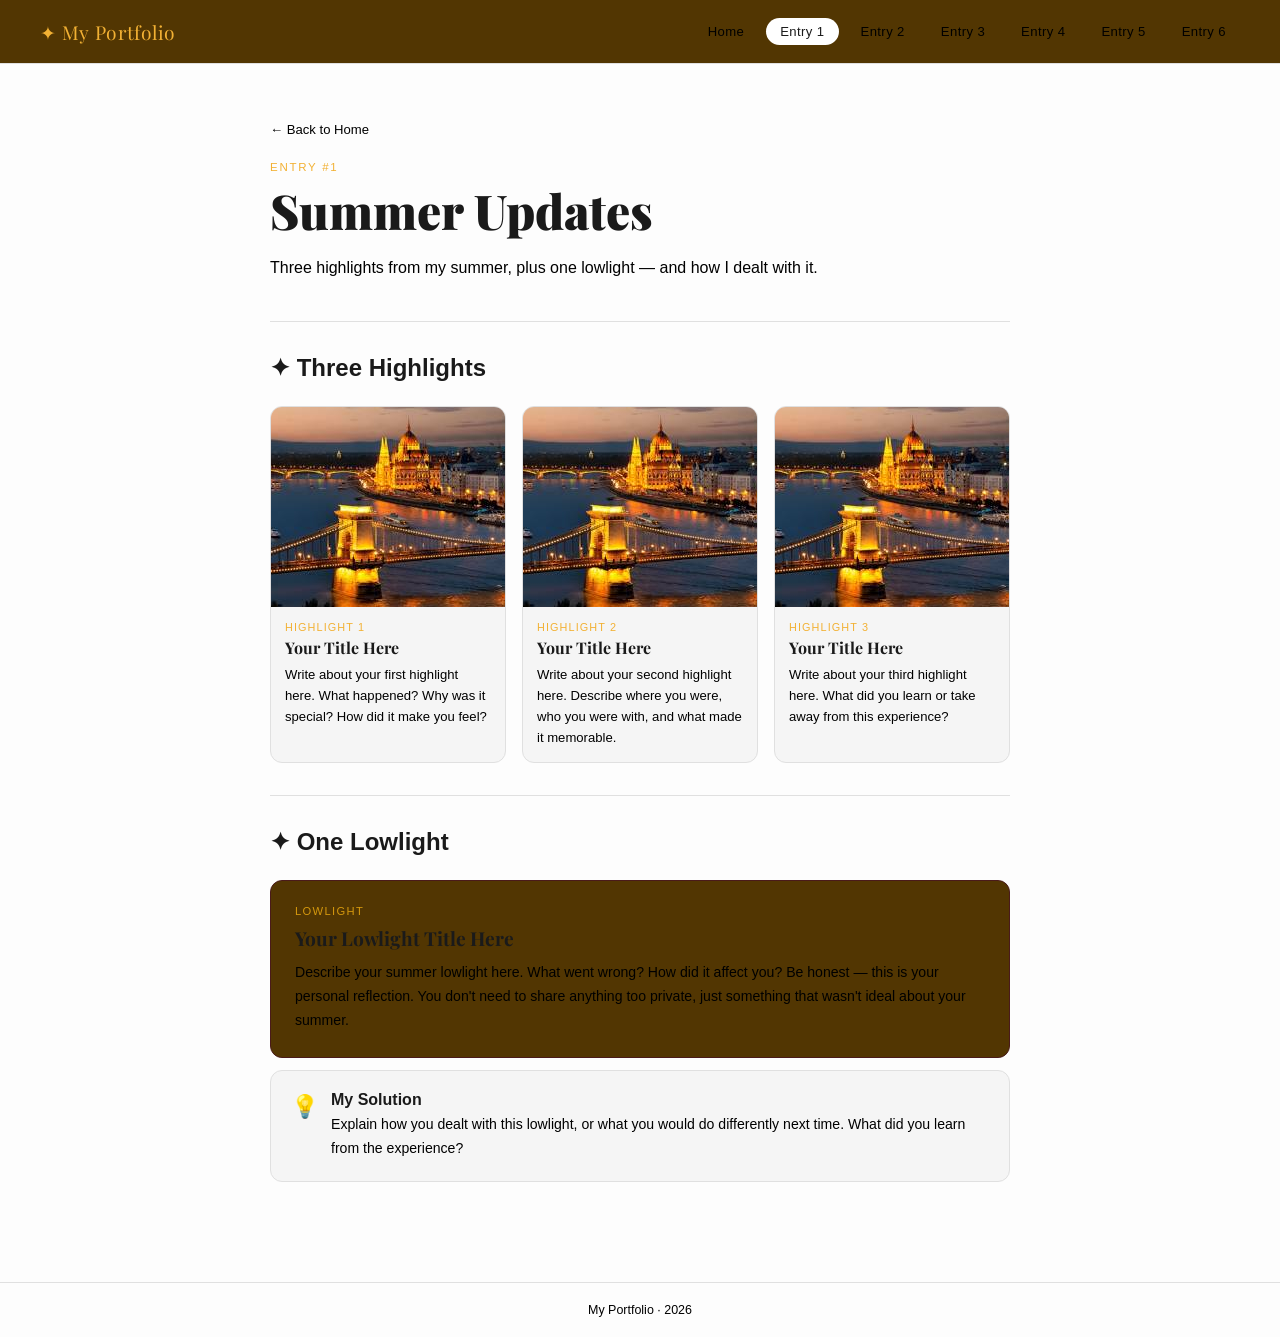
==== Entry-1.html @ 5f40f975 "Add files via upload" ====
<!DOCTYPE html>
<html lang="en">
<head>
  <meta charset="UTF-8" />
  <meta name="viewport" content="width=device-width, initial-scale=1.0"/>
  <title>Entry 1 - Summer Updates</title>
  <link rel="stylesheet" href="style.css">
  <link href="https://fonts.googleapis.com/css2?family=Playfair+Display&display=swap" rel="stylesheet">
</head>
<body>

  <nav>
  <a class="nav-logo" href="index.html">✦ My Portfolio</a>

  <div class="nav-links">
    <a href="index.html">Home</a>
    <a href="Entry-1.html"class="active">Entry 1</a>
    <a href="Entry-2.html">Entry 2</a>
    <a href="Entry-3.html">Entry 3</a>
    <a href="Entry-4.html">Entry 4</a>
    <a href="Entry-5.html">Entry 5</a>
    <a href="Entry-6.html">Entry 6</a>
  </div>
</nav>

  <div class="entry-page">
    <button class="back-btn" onclick="window.location.href='index.html'">← Back to Home</button>
    <div class="entry-label">Entry #1</div>
    <h1 class="entry-title">Summer Updates</h1>
    <p class="entry-subtitle">Three highlights from my summer, plus one lowlight — and how I dealt with it.</p>
    <hr class="divider"/>

    <h2 class="accent1">✦ Three Highlights</h2>

    <div class="highlight-grid">
      <div class="highlight-card">
        <div class="highlight-img-placeholder">
          <img src="Budapest.png" alt="Summer Highlights">
        </div>
        <div class="highlight-body">
          <div class="highlight-num">Highlight 1</div>
          <div class="highlight-title">Your Title Here</div>
          <div class="highlight-text">Write about your first highlight here. What happened? Why was it special? How did it make you feel?</div>
        </div>
      </div>

      <div class="highlight-card">
        <div class="highlight-img-placeholder">
          <img src="Budapest.png" alt="Summer Highlights">
        </div>
        <div class="highlight-body">
          <div class="highlight-num">Highlight 2</div>
          <div class="highlight-title">Your Title Here</div>
          <div class="highlight-text">Write about your second highlight here. Describe where you were, who you were with, and what made it memorable.</div>
        </div>
      </div>

      <div class="highlight-card">
        <div class="highlight-img-placeholder">
          <img src="Budapest.png" alt="Summer Highlights">
        </div>
        <div class="highlight-body">
          <div class="highlight-num">Highlight 3</div>
          <div class="highlight-title">Your Title Here</div>
          <div class="highlight-text">Write about your third highlight here. What did you learn or take away from this experience?</div>
        </div>
      </div>
    </div>

    <hr class="divider"/>

    <h2 class="accent2">✦ One Lowlight</h2>

    <div class="lowlight-box">
      <div class="label">Lowlight</div>
      <h3>Your Lowlight Title Here</h3>
      <p>Describe your summer lowlight here. What went wrong? How did it affect you? Be honest — this is your personal reflection. You don't need to share anything too private, just something that wasn't ideal about your summer.</p>
    </div>

    <div class="solution-box">
      <div class="solution-icon">💡</div>
      <div>
        <strong>My Solution</strong>
        <p>Explain how you dealt with this lowlight, or what you would do differently next time. What did you learn from the experience?</p>
      </div>
    </div>
  </div>
</div>
<footer>My Portfolio · <span id="year"></span></footer>
<script>
  document.getElementById('year').textContent = new Date().getFullYear();

  function showPage(id) {
    document.querySelectorAll('.page').forEach(p => p.classList.remove('active'));
    document.querySelectorAll('.nav-links a').forEach(a => a.classList.remove('active'));
    document.getElementById(id).classList.add('active');
    const navEl = document.getElementById('nav-' + id);
    if (navEl) navEl.classList.add('active');
    window.scrollTo({ top: 0, behavior: 'smooth' });
  }
</script>
</body>
</html>
---- style.css ----
:root {
      --bg: #fdfdfd;
      --surface: #ffffff;
      --card: #f5f5f5;
      --border: #e0e0e0;
      --accent: #f2b134;
      --accent2: #d4980e;
      --text: #1a1a1a;
      --muted: #000000;
      --radius: 16px;
    }
    * { box-sizing: border-box; margin: 0; padding: 0; }
    html { scroll-behavior: smooth; }
    body {
      font-family: 'DM Sans', sans-serif;
      background: var(--bg);
      color: var(--text);
      min-height: 100vh;
    }

    /* NAV */
    nav {
      position: fixed; top: 0; left: 0; right: 0; z-index: 100;
      background: #523602;
      backdrop-filter: blur(12px);
      border-bottom: 1px solid var(--border);
      display: flex; align-items: center; justify-content: space-between;
      padding: 0 40px; height: 64px;
    }
    .nav-logo {
      font-family: 'Playfair Display', serif;
      font-size: 1.2rem; color: var(--accent); letter-spacing: 0.02em;
      cursor: pointer; text-decoration: none;
    }
    .nav-links { display: flex; gap: 8px; }
    .nav-links a {
      color: var(--muted); text-decoration: none; font-size: 0.82rem;
      padding: 6px 14px; border-radius: 20px; transition: all 0.2s;
      letter-spacing: 0.03em; font-weight: 500;
    }
    .nav-links a:hover, .nav-links a.active {
      color: var(--text); background: var(--surface);
    }

    /* PAGES */
    .page { display: none; padding-top: 80px; min-height: 100vh; }
    .page.active { display: block; }

    /* ===== HOME ===== */
    #home {
      background: var(--bg);
    }
    .hero {
      max-width: 900px; margin: 0 auto;
      padding: 80px 40px 60px;
      text-align: center;
    }
    .hero-tag {
      display: inline-block; border: 1px solid var(--accent);
      color: var(--accent); font-size: 0.75rem; letter-spacing: 0.15em;
      text-transform: uppercase; padding: 5px 16px; border-radius: 20px;
      margin-bottom: 24px;
    }
    .hero h1 {
      font-family: 'Playfair Display', serif;
      font-size: clamp(2.8rem, 6vw, 5rem);
      line-height: 1.1; font-weight: 900;
      margin-bottom: 20px;
    }
    .hero h1 em { color: var(--accent); font-style: italic; }
    .hero p {
      color: var(--muted); font-size: 1.05rem; max-width: 520px; margin: 0 auto 48px;
      line-height: 1.7;
    }

    /* ENTRY CARDS GRID */
    .entries-grid {
      display: grid;
      grid-template-columns: repeat(auto-fill, minmax(280px, 1fr));
      gap: 20px;
      max-width: 1100px; margin: 0 auto; padding: 0 40px 80px;
    }
    .entry-card {
      background: var(--card);
      border: 1px solid var(--border);
      border-radius: var(--radius);
      overflow: hidden;
      cursor: pointer;
      transition: transform 0.25s, border-color 0.25s, box-shadow 0.25s;
      position: relative;
    }
    .entry-card:hover {
      transform: translateY(-4px);
      border-color: var(--accent);
      box-shadow: 0 12px 40px rgba(242,177,52,0.1);
    }
    .card-thumb {
      height: 160px;
      display: flex; align-items: center; justify-content: center;
      overflow: hidden;
      position: relative;
    }
    .card-thumb img {
      width: 100%; height: 100%; object-fit: cover;
      transition: transform 0.3s ease;
    }
    .entry-card:hover img {
      transform: scale(1.05);
    }
    .card-body { padding: 20px; }
    .card-number {
      font-size: 0.7rem; letter-spacing: 0.12em; text-transform: uppercase;
      color: var(--accent); font-weight: 500; margin-bottom: 6px;
    }
    .card-title {
      font-family: 'Playfair Display', serif;
      font-size: 1.15rem; font-weight: 700; margin-bottom: 8px; line-height: 1.3;
    }
    .card-desc { color: var(--muted); font-size: 0.82rem; line-height: 1.6; }
    .card-arrow {
      position: absolute; top: 16px; right: 16px;
      width: 32px; height: 32px; border-radius: 50%;
      background: var(--bg); border: 1px solid var(--border);
      display: flex; align-items: center; justify-content: center;
      color: var(--accent); font-size: 0.9rem; transition: all 0.2s;
    }
    .entry-card:hover .card-arrow {
      background: var(--accent); color: var(--bg);
    }

    /* ===== ENTRY PAGES ===== */
    .entry-page {
      max-width: 820px; margin: 0 auto; padding: 40px 40px 100px;
    }
    .entry-breadcrumb {
      display: flex; align-items: center; gap: 8px;
      font-size: 0.8rem; color: var(--muted); margin-bottom: 32px;
    }
    .entry-breadcrumb a {
      color: var(--accent); text-decoration: none; cursor: pointer;
    }
    .entry-breadcrumb a:hover { text-decoration: underline; }
    .entry-label {
      font-size: 0.72rem; letter-spacing: 0.15em; text-transform: uppercase;
      color: var(--accent); font-weight: 500; margin-bottom: 10px;
    }
    .entry-title {
      font-family: 'Playfair Display', serif;
      font-size: clamp(2rem, 4vw, 3rem);
      font-weight: 900; line-height: 1.15; margin-bottom: 16px;
    }
    .entry-subtitle {
      color: var(--muted); font-size: 1rem; line-height: 1.7; margin-bottom: 40px;
      max-width: 600px;
    }
    .divider {
      border: none; border-top: 1px solid var(--border); margin: 32px 0;
    }

    /* HIGHLIGHT CARDS */
    .highlight-grid {
      display: grid; grid-template-columns: 1fr 1fr 1fr; gap: 16px; margin: 24px 0;
    }
    @media (max-width: 680px) {
      .highlight-grid { grid-template-columns: 1fr; }
      .entries-grid { grid-template-columns: 1fr; padding: 0 20px 60px; }
      nav { padding: 0 20px; }
      .nav-links { display: none; }
      .hero { padding: 40px 20px 40px; }
      .entry-page { padding: 20px 20px 80px; }
    }
    .highlight-card {
      background: var(--card); border: 1px solid var(--border);
      border-radius: 12px; overflow: hidden;
    }
    .highlight-img {
      width: 100%; height: 160px; object-fit: cover; display: block;
      background: var(--surface);
    }
    .highlight-img-placeholder {
      width: 100%; height: 160px;
      display: flex; flex-direction: column; align-items: center;
      justify-content: center; background: var(--surface);
      color: var(--muted); font-size: 0.8rem; gap: 8px;
    }
    .highlight-img-placeholder span { font-size: 2rem; }
    .highlight-body { padding: 14px; }
    .highlight-num {
      font-size: 0.68rem; letter-spacing: 0.1em; text-transform: uppercase;
      color: var(--accent); margin-bottom: 4px;
    }
    .highlight-title {
      font-family: 'Playfair Display', serif;
      font-size: 1rem; font-weight: 700; margin-bottom: 6px;
    }
    .highlight-text { font-size: 0.82rem; color: var(--muted); line-height: 1.6; }

    /* LOWLIGHT */
    .lowlight-box {
      background: #523602;
      border: 1px solid #4a1a1a; border-radius: 12px; padding: 24px; margin-top: 24px;
    }
    .lowlight-box .label {
      font-size: 0.7rem; letter-spacing: 0.12em; text-transform: uppercase;
      color: var(--accent2); margin-bottom: 8px; font-weight: 500;
    }
    .lowlight-box h3 {
      font-family: 'Playfair Display', serif;
      font-size: 1.2rem; margin-bottom: 10px;
    }
    .lowlight-box p { font-size: 0.88rem; color: var(--muted); line-height: 1.7; }
    .solution-box {
      background: var(--card); border: 1px solid var(--border);
      border-radius: 12px; padding: 20px; margin-top: 12px;
      display: flex; gap: 12px; align-items: flex-start;
    }
    .solution-icon { font-size: 1.4rem; margin-top: 2px; }
    .solution-box p { font-size: 0.88rem; color: var(--muted); line-height: 1.7; }
    .solution-box strong { color: var(--text); display: block; margin-bottom: 4px; }

    /* GENERIC CONTENT */
    .content-block {
      background: var(--card); border: 1px solid var(--border);
      border-radius: 12px; padding: 24px; margin-bottom: 16px;
    }
    .content-block h3 {
      font-family: 'Playfair Display', serif;
      font-size: 1.15rem; margin-bottom: 10px; color: var(--accent);
    }
    .content-block p {
      font-size: 0.9rem; color: var(--muted); line-height: 1.8; margin-bottom: 10px;
    }
    .content-block p:last-child { margin-bottom: 0; }
    .content-block ul {
      list-style: none; padding: 0;
    }
    .content-block ul li {
      font-size: 0.88rem; color: var(--muted); line-height: 1.7;
      padding: 6px 0; border-bottom: 1px solid var(--border);
      display: flex; gap: 10px;
    }
    .content-block ul li:last-child { border-bottom: none; }
    .content-block ul li::before { content: '→'; color: var(--accent); flex-shrink: 0; }

    /* Q&A */
    .qa-item { margin-bottom: 20px; }
    .qa-question {
      font-weight: 500; font-size: 0.9rem; color: var(--accent);
      margin-bottom: 8px; display: flex; gap: 8px;
    }
    .qa-question::before { content: 'Q'; font-weight: 700; }
    .qa-answer {
      font-size: 0.88rem; color: var(--muted); line-height: 1.8;
      padding-left: 20px; border-left: 2px solid var(--border);
    }

    /* ALBUM CARDS */
    .album-grid {
      display: grid; grid-template-columns: repeat(auto-fill, minmax(140px, 1fr));
      gap: 12px; margin: 16px 0;
    }
    .album-card {
      background: var(--card); border: 1px solid var(--border);
      border-radius: 10px; overflow: hidden; text-align: center;
    }
    .album-art {
      width: 100%; aspect-ratio: 1;
      display: flex; align-items: center; justify-content: center;
      font-size: 2.5rem;
      background: linear-gradient(135deg, #1a1a2a, #0d0d1a);
    }
    .album-info { padding: 10px; }
    .album-info .album-name { font-size: 0.78rem; font-weight: 500; margin-bottom: 2px; }
    .album-info .album-artist { font-size: 0.72rem; color: var(--muted); }

    /* STORY */
    .story-text {
      font-family: 'Playfair Display', serif;
      font-size: 1.05rem; line-height: 1.9; color: var(--text);
      background: var(--card); border: 1px solid var(--border);
      border-radius: 12px; padding: 32px;
    }
    .story-text p { margin-bottom: 16px; }
    .story-text p:last-child { margin-bottom: 0; }

    /* INTERVIEW TABLE */
    .interview-grid { display: grid; gap: 16px; }
    .interview-item {
      background: var(--card); border: 1px solid var(--border);
      border-radius: 10px; padding: 18px;
      display: grid; grid-template-columns: 1fr 1fr; gap: 16px;
    }
    .interview-item .q { font-size: 0.82rem; color: var(--accent); font-weight: 500; }
    .interview-item .a { font-size: 0.85rem; color: var(--muted); line-height: 1.6; }
    @media (max-width: 560px) {
      .highlight-grid { grid-template-columns: 1fr; }
      .interview-item { grid-template-columns: 1fr; }
    }

    /* CANCELLED BADGE */
    .cancelled-badge {
      display: inline-flex; align-items: center; gap: 6px;
      background: #2a1a1a; border: 1px solid #4a2a2a;
      color: #c97e7e; font-size: 0.75rem; letter-spacing: 0.08em;
      text-transform: uppercase; padding: 5px 14px; border-radius: 20px;
      margin-bottom: 20px;
    }
    .strikethrough { text-decoration: line-through; opacity: 0.5; }
    .cancelled-note {
      background: var(--card); border: 1px solid var(--border);
      border-radius: 12px; padding: 24px; text-align: center;
      color: var(--muted); font-size: 0.9rem;
    }
    .cancelled-note .big { font-size: 2.5rem; margin-bottom: 12px; }

    /* TAGS */
    .tag {
      display: inline-block; background: rgba(232,201,126,0.1);
      border: 1px solid rgba(232,201,126,0.3); color: var(--accent);
      font-size: 0.72rem; padding: 3px 10px; border-radius: 20px;
      margin: 3px; letter-spacing: 0.05em;
    }

    /* BACK BTN */
    .back-btn {
      display: inline-flex; align-items: center; gap: 6px;
      color: var(--muted); font-size: 0.82rem; cursor: pointer;
      transition: color 0.2s; margin-bottom: 24px;
      background: none; border: none; font-family: inherit;
    }
    .back-btn:hover { color: var(--accent); }

    /* FOOTER */
    footer {
      border-top: 1px solid var(--border);
      padding: 20px 40px; text-align: center;
      color: var(--muted); font-size: 0.78rem;
    }

    /* ANIMATIONS */
    @keyframes fadeUp {
      from { opacity: 0; transform: translateY(20px); }
      to { opacity: 1; transform: translateY(0); }
    }
    .page.active .entry-page,
    .page.active .hero,
    .page.active .entries-grid {
      animation: fadeUp 0.4s ease both;
    }


.entry-page {
  padding-top: 120px; /* z. B. Höhe der Nav + etwas Abstand */
}

.highlight-img-placeholder {
  width: 100%;
  height: 200px; /* feste Höhe für alle Bilder */
  overflow: hidden;
  display: flex;
  align-items: center;
  justify-content: center;
  background-color: #f0f0f0; /* grauer Hintergrund, falls Bild fehlt */
}
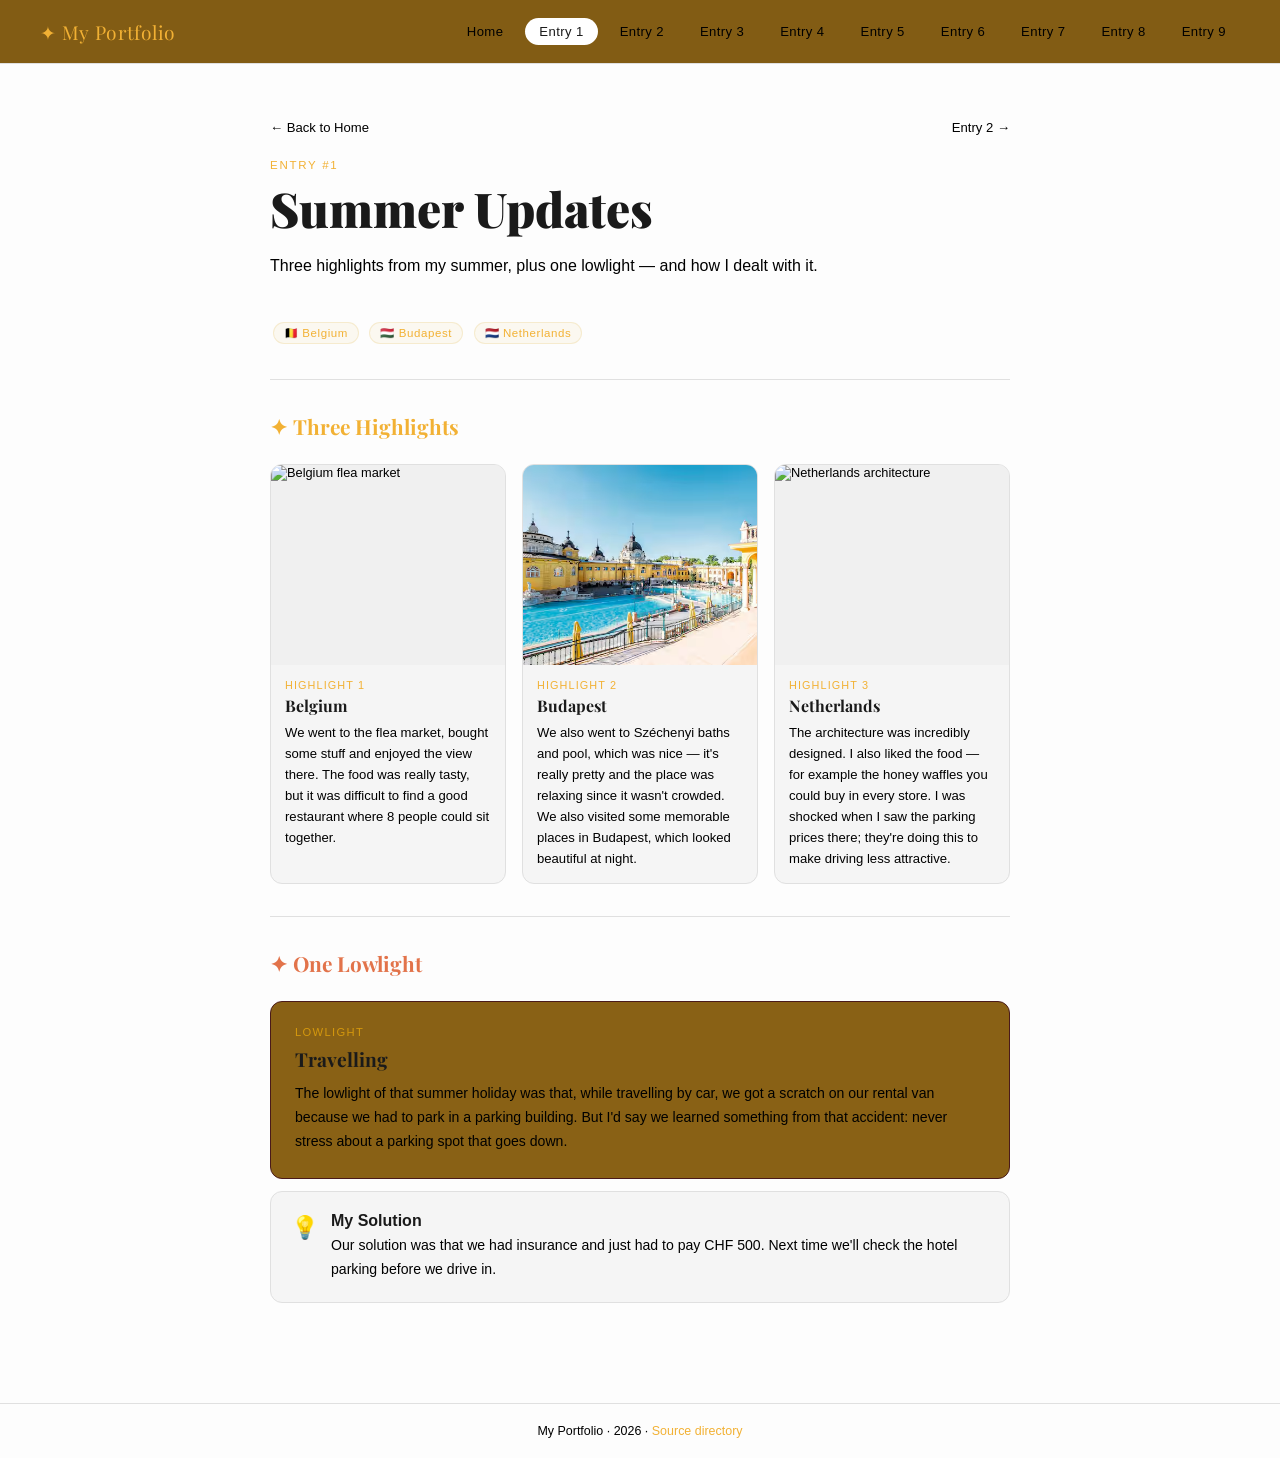
==== commit 99a63bd0: "Add files via upload" ====
--- a/Entry-1.html
+++ b/Entry-1.html
@@ -8,26 +8,37 @@
   <link href="https://fonts.googleapis.com/css2?family=Playfair+Display&display=swap" rel="stylesheet">
 </head>
 <body>
-
+<div id="random-car">🏎️</div>
   <nav>
   <a class="nav-logo" href="index.html">✦ My Portfolio</a>
 
   <div class="nav-links">
     <a href="index.html">Home</a>
-    <a href="Entry-1.html"class="active">Entry 1</a>
+    <a href="Entry-1.html" class="active">Entry 1</a>
     <a href="Entry-2.html">Entry 2</a>
     <a href="Entry-3.html">Entry 3</a>
     <a href="Entry-4.html">Entry 4</a>
     <a href="Entry-5.html">Entry 5</a>
     <a href="Entry-6.html">Entry 6</a>
+    <a href="Entry-7.html">Entry 7</a>
+    <a href="Entry-8.html">Entry 8</a>
+    <a href="Entry-9.html">Entry 9</a>
   </div>
 </nav>
 
   <div class="entry-page">
+    <div class="nav-row">
     <button class="back-btn" onclick="window.location.href='index.html'">← Back to Home</button>
+    <button class="back-btn" onclick="window.location.href='Entry-2.html'">Entry 2 →</button>
+    </div>
     <div class="entry-label">Entry #1</div>
     <h1 class="entry-title">Summer Updates</h1>
     <p class="entry-subtitle">Three highlights from my summer, plus one lowlight — and how I dealt with it.</p>
+    <div class="dest-tags">
+      <span class="tag">🇧🇪 Belgium</span>
+      <span class="tag">🇭🇺 Budapest</span>
+      <span class="tag">🇳🇱 Netherlands</span>
+    </div>
     <hr class="divider"/>
 
     <h2 class="accent1">✦ Three Highlights</h2>
@@ -35,34 +46,34 @@
     <div class="highlight-grid">
       <div class="highlight-card">
         <div class="highlight-img-placeholder">
-          <img src="Budapest.png" alt="Summer Highlights">
+          <img src="Belgien.png" alt="Belgium flea market">
         </div>
         <div class="highlight-body">
           <div class="highlight-num">Highlight 1</div>
-          <div class="highlight-title">Your Title Here</div>
-          <div class="highlight-text">Write about your first highlight here. What happened? Why was it special? How did it make you feel?</div>
+          <div class="highlight-title">Belgium</div>
+          <div class="highlight-text">We went to the flea market, bought some stuff and enjoyed the view there. The food was really tasty, but it was difficult to find a good restaurant where 8 people could sit together.</div>
         </div>
       </div>
 
       <div class="highlight-card">
         <div class="highlight-img-placeholder">
-          <img src="Budapest.png" alt="Summer Highlights">
+          <img src="Budapest.png" alt="Budapest baths">
         </div>
         <div class="highlight-body">
           <div class="highlight-num">Highlight 2</div>
-          <div class="highlight-title">Your Title Here</div>
-          <div class="highlight-text">Write about your second highlight here. Describe where you were, who you were with, and what made it memorable.</div>
+          <div class="highlight-title">Budapest</div>
+          <div class="highlight-text">We also went to Széchenyi baths and pool, which was nice — it's really pretty and the place was relaxing since it wasn't crowded. We also visited some memorable places in Budapest, which looked beautiful at night.</div>
         </div>
       </div>
 
       <div class="highlight-card">
         <div class="highlight-img-placeholder">
-          <img src="Budapest.png" alt="Summer Highlights">
+          <img src="Niederlande.png" alt="Netherlands architecture">
         </div>
         <div class="highlight-body">
           <div class="highlight-num">Highlight 3</div>
-          <div class="highlight-title">Your Title Here</div>
-          <div class="highlight-text">Write about your third highlight here. What did you learn or take away from this experience?</div>
+          <div class="highlight-title">Netherlands</div>
+          <div class="highlight-text">The architecture was incredibly designed. I also liked the food — for example the honey waffles you could buy in every store. I was shocked when I saw the parking prices there; they're doing this to make driving less attractive.</div>
         </div>
       </div>
     </div>
@@ -73,31 +84,53 @@
 
     <div class="lowlight-box">
       <div class="label">Lowlight</div>
-      <h3>Your Lowlight Title Here</h3>
-      <p>Describe your summer lowlight here. What went wrong? How did it affect you? Be honest — this is your personal reflection. You don't need to share anything too private, just something that wasn't ideal about your summer.</p>
+      <h3>Travelling</h3>
+      <p>The lowlight of that summer holiday was that, while travelling by car, we got a scratch on our rental van because we had to park in a parking building. But I'd say we learned something from that accident: never stress about a parking spot that goes down.</p>
     </div>
 
     <div class="solution-box">
       <div class="solution-icon">💡</div>
       <div>
         <strong>My Solution</strong>
-        <p>Explain how you dealt with this lowlight, or what you would do differently next time. What did you learn from the experience?</p>
+        <p>Our solution was that we had insurance and just had to pay CHF 500. Next time we'll check the hotel parking before we drive in.</p>
       </div>
     </div>
   </div>
-</div>
-<footer>My Portfolio · <span id="year"></span></footer>
+
+<footer>My Portfolio · <span id="year"></span> · <button class="source-btn" onclick="window.location.href='source directory.html'">Source directory</button></footer>
 <script>
   document.getElementById('year').textContent = new Date().getFullYear();
 
-  function showPage(id) {
-    document.querySelectorAll('.page').forEach(p => p.classList.remove('active'));
-    document.querySelectorAll('.nav-links a').forEach(a => a.classList.remove('active'));
-    document.getElementById(id).classList.add('active');
-    const navEl = document.getElementById('nav-' + id);
-    if (navEl) navEl.classList.add('active');
-    window.scrollTo({ top: 0, behavior: 'smooth' });
-  }
+  window.addEventListener('DOMContentLoaded', () => {
+    const car = document.getElementById('random-car');
+    if (!car) return;
+
+    // 1. Zufällige Höhe berechnen (zwischen 10% und 90% der Bildschirmhöhe)
+    const randomY = Math.random() * 80 + 10;
+    car.style.top = randomY + '%';
+
+    // 2. Zufällige Geschwindigkeit berechnen (Dauer der Fahrt zwischen 3 und 6 Sekunden)
+    const randomDuration = Math.random() * 3 + 3;
+    car.style.transitionDuration = randomDuration + 's';
+
+    // 3. Zufällige Fahrtrichtung festlegen (50% Chance für links oder rechts)
+    const driveRight = Math.random() > 0.5;
+
+    // 4. Animation kurz nach dem Laden starten
+    setTimeout(() => {
+        if (driveRight) {
+            car.classList.add('drive-right');
+        } else {
+            // Für Fahrt nach links müssen wir die Startposition anpassen
+            car.style.left = 'auto';
+            car.style.right = '-200px';
+            // Eine kleine Verzögerung, damit der Browser die neue Startposition registriert
+            requestAnimationFrame(() => {
+                car.classList.add('drive-left');
+            });
+        }
+    }, 500); // Startet 0.5 Sekunden nach dem Laden
+});
 </script>
 </body>
 </html>
--- a/style.css
+++ b/style.css
@@ -21,7 +21,7 @@
     /* NAV */
     nav {
       position: fixed; top: 0; left: 0; right: 0; z-index: 100;
-      background: #523602;
+      background: #825c14;
       backdrop-filter: blur(12px);
       border-bottom: 1px solid var(--border);
       display: flex; align-items: center; justify-content: space-between;
@@ -197,7 +197,7 @@
 
     /* LOWLIGHT */
     .lowlight-box {
-      background: #523602;
+      background: #896115;
       border: 1px solid #4a1a1a; border-radius: 12px; padding: 24px; margin-top: 24px;
     }
     .lowlight-box .label {
@@ -224,7 +224,6 @@
       border-radius: 12px; padding: 24px; margin-bottom: 16px;
     }
     .content-block h3 {
-      font-family: 'Playfair Display', serif;
       font-size: 1.15rem; margin-bottom: 10px; color: var(--accent);
     }
     .content-block p {
@@ -297,22 +296,7 @@
       .interview-item { grid-template-columns: 1fr; }
     }
 
-    /* CANCELLED BADGE */
-    .cancelled-badge {
-      display: inline-flex; align-items: center; gap: 6px;
-      background: #2a1a1a; border: 1px solid #4a2a2a;
-      color: #c97e7e; font-size: 0.75rem; letter-spacing: 0.08em;
-      text-transform: uppercase; padding: 5px 14px; border-radius: 20px;
-      margin-bottom: 20px;
-    }
-    .strikethrough { text-decoration: line-through; opacity: 0.5; }
-    .cancelled-note {
-      background: var(--card); border: 1px solid var(--border);
-      border-radius: 12px; padding: 24px; text-align: center;
-      color: var(--muted); font-size: 0.9rem;
-    }
-    .cancelled-note .big { font-size: 2.5rem; margin-bottom: 12px; }
-
+   
     /* TAGS */
     .tag {
       display: inline-block; background: rgba(232,201,126,0.1);
@@ -361,4 +345,218 @@
   align-items: center;
   justify-content: center;
   background-color: #f0f0f0; /* grauer Hintergrund, falls Bild fehlt */
+}
+
+.nav-row {
+  display: flex;
+  justify-content: space-between;
+  align-items: center;
+  width: 100%;
+}
+
+.entry-content { max-width: 720px; margin: 0 auto; padding: 40px; }
+
+.section-label {
+    display: flex; align-items: center; gap: 10px; margin-bottom: 20px; margin-top: 40px;
+  }
+  .section-label:first-child { margin-top: 0; }
+  .section-label .dot { width: 8px; height: 8px; border-radius: 50%; background: var(--accent); flex-shrink: 0; }
+  .section-label h2 { font-family: 'DM Serif Display', serif; font-size: 1.35rem; }
+  .section-label .badge {
+    margin-left: auto; background: var(--accent-light); color: var(--accent);
+    font-size: 0.68rem; font-weight: 500; padding: 3px 10px; border-radius: 100px;
+    letter-spacing: 0.06em; text-transform: uppercase; white-space: nowrap;
+  }
+
+  .music-item {
+    display: flex; gap: 16px; padding: 16px; background: var(--white);
+    border: 1px solid var(--border); border-radius: 10px; margin-bottom: 12px;
+    align-items: flex-start;
+  }
+
+  .music-rank {
+    font-family: 'DM Serif Display', serif; font-size: 1.5rem; color: var(--border);
+    min-width: 36px; text-align: center; line-height: 1;
+  }
+  .music-info { flex: 1; }
+  .music-info strong { display: block; font-size: 0.92rem; margin-bottom: 3px; }
+  .music-info span { font-size: 0.8rem; color: var(--muted); }
+
+
+  /* ===== ENTRY 7 — PREDICTIONS ===== */
+.prediction-grid { display: grid; gap: 16px; margin: 24px 0; }
+.prediction-card {
+  background: var(--card); border: 1px solid var(--border); border-radius: 12px;
+  padding: 22px; display: flex; gap: 16px; align-items: flex-start;
+  transition: border-color .2s, transform .2s;
+}
+.prediction-card:hover { border-color: var(--accent); transform: translateY(-2px); }
+.prediction-icon { font-size: 1.8rem; flex-shrink: 0; line-height: 1; }
+.prediction-card h3 {font-size: 1.05rem; margin-bottom: 6px; color: var(--text); }
+.prediction-card p { font-size: 0.88rem; color: var(--muted); line-height: 1.75; }
+
+.reflection-box {
+  background: linear-gradient(135deg, #896115, #5e3f0d);
+  border-radius: 12px; padding: 26px; margin-top: 28px; color: #fff;
+}
+.reflection-box .label { font-size: 0.7rem; letter-spacing: .12em; text-transform: uppercase; opacity: .85; margin-bottom: 8px; font-weight: 600; }
+.reflection-box p { font-size: 0.92rem; line-height: 1.8; }
+
+/* ===== ENTRY 8 — MURDER MYSTERY ===== */
+.suspect-grid { display: grid; grid-template-columns: repeat(auto-fit, minmax(150px, 1fr)); gap: 14px; margin: 20px 0 28px; }
+.suspect-card { background: var(--card); border: 1px solid var(--border); border-radius: 12px; padding: 18px 14px; text-align: center; transition: border-color .2s; }
+.suspect-card:hover { border-color: var(--accent); }
+.suspect-avatar {
+  width: 54px; height: 54px; border-radius: 50%; background: var(--surface);
+  border: 1px solid var(--border); display: flex; align-items: center; justify-content: center;
+  font-size: 1.4rem; margin: 0 auto 10px;
+}
+.suspect-name { font-weight: 600; font-size: 0.85rem; margin-bottom: 4px; }
+.suspect-alibi { font-size: 0.76rem; color: var(--muted); line-height: 1.55; }
+
+.reveal-box { background: #3a1414; border: 1px solid #6b1f1f; border-radius: 12px; padding: 24px; margin-top: 12px; }
+.reveal-box .label { font-size: 0.7rem; letter-spacing: .12em; text-transform: uppercase; color: #ff9d9d; margin-bottom: 8px; font-weight: 600; }
+.reveal-box p { font-size: 0.9rem; line-height: 1.8; color: #f3dcdc; }
+.reveal-box strong { color: #ffb3b3; }
+
+/* ===== ENTRY 9 — FREESTYLE ===== */
+.entry-hero-img { width: 100%; max-height: 320px; object-fit: cover; border-radius: var(--radius); border: 1px solid var(--border); display: block; margin: 8px 0 28px; }
+.compare-grid { display: grid; grid-template-columns: 1fr 1fr; gap: 18px; margin: 24px 0; }
+.compare-card { background: var(--card); border: 1px solid var(--border); border-radius: 12px; padding: 22px; }
+.compare-card .era { font-size: 0.7rem; letter-spacing: .12em; text-transform: uppercase; color: var(--accent); margin-bottom: 8px; font-weight: 600; }
+.compare-card h3 {font-size: 1.1rem; margin-bottom: 10px; }
+.compare-card p { font-size: 0.86rem; color: var(--muted); line-height: 1.75; }
+@media (max-width: 680px) { .compare-grid { grid-template-columns: 1fr; } }
+
+/* ===== HOME — CONTINUOUS SCROLL ===== */
+.portfolio-scroll { max-width: 1000px; margin: 0 auto; padding: 0 40px 60px; }
+.entry-section { margin-bottom: 56px; scroll-margin-top: 90px; }
+.entry-section-bar {
+  display: flex; align-items: center; gap: 14px; margin-bottom: 14px;
+  padding-bottom: 10px; border-bottom: 1px solid var(--border);
+}
+.entry-section-num {font-size: 1.3rem; color: var(--accent); font-weight: 700; }
+.entry-section-title { font-size: 0.95rem; font-weight: 600; color: var(--text); flex: 1; }
+.entry-section-link {
+  font-size: 0.76rem; color: var(--accent); text-decoration: none;
+  border: 1px solid var(--border); padding: 5px 12px; border-radius: 20px; transition: .2s; white-space: nowrap;
+}
+.entry-section-link:hover { background: var(--accent); color: #fff; border-color: var(--accent); }
+.entry-frame { width: 100%; border: 1px solid var(--border); border-radius: var(--radius); display: block; background: var(--surface); min-height: 300px; }
+@media (max-width: 680px) {
+  .portfolio-scroll { padding: 0 20px 40px; }
+  .entry-section-title { font-size: 0.85rem; }
+}
+
+/* ===== SOURCE DIRECTORY ===== */
+.source-grid { display: grid; grid-template-columns: repeat(auto-fill, minmax(220px, 1fr)); gap: 18px; margin: 24px 0 40px; }
+.source-card { background: var(--card); border: 1px solid var(--border); border-radius: 12px; overflow: hidden; }
+.source-thumb { width: 100%; height: 140px; object-fit: cover; display: block; background: var(--surface); }
+.source-info { padding: 14px; }
+.source-info .used-in { font-size: 0.66rem; letter-spacing: .08em; text-transform: uppercase; color: var(--accent); margin-bottom: 4px; font-weight: 600; }
+.source-info .filename { font-size: 0.85rem; font-weight: 600; margin-bottom: 6px; word-break: break-all; }
+.source-info .src-line { font-size: 0.78rem; color: var(--muted); }
+.source-info .src-line a { color: var(--accent); }
+
+
+/* ===== ENTRY 1 — SUMMER UPDATES ===== */
+.highlight-img-placeholder img { width: 100%; height: 100%; object-fit: cover; display: block; }
+.entry-page h2.accent1, .entry-page h2.accent2 {
+  font-family: 'Playfair Display', serif; font-size: 1.3rem; margin: 32px 0 16px;
+  display: flex; align-items: center; gap: 10px;
+}
+.entry-page h2.accent1 { color: var(--accent); }
+.entry-page h2.accent2 { color: #e2734a; }
+.dest-tags { margin: 14px 0 4px; }
+
+/* ===== ENTRY 2 — IDIOMS ===== */
+.idiom-head { display: flex; align-items: center; gap: 12px; margin-bottom: 10px; }
+.idiom-num {
+  width: 36px; height: 36px; border-radius: 50%; background: var(--accent); color: #fff;
+  display: flex; align-items: center; justify-content: center; font-family: 'Playfair Display', serif;
+  font-weight: 700; flex-shrink: 0; font-size: 0.95rem;
+}
+.idiom-head h3 { margin-bottom: 0; }
+.idiom-detail { margin-top: 10px; }
+.idiom-detail-label {
+  display: block; font-size: 0.7rem; font-weight: 700; letter-spacing: .06em;
+  text-transform: uppercase; color: var(--accent); margin-bottom: 4px;
+}
+.idiom-detail p { font-size: 0.88rem; color: var(--muted); line-height: 1.75; margin: 0; }
+
+/* ===== ENTRY 4 — STORY (cancelled note) ===== */
+.entry-title.strikethrough {
+  text-decoration: line-through; text-decoration-color: var(--accent);
+  text-decoration-thickness: 3px; opacity: .55;
+}
+.cancelled-note {
+  background: var(--card); border: 2px dashed var(--border); border-radius: 12px;
+  padding: 32px; position: relative; overflow: hidden;
+}
+.cancelled-note .big { font-size: 2.6rem; margin-bottom: 14px; opacity: .75; }
+.cancelled-note p { font-size: 0.92rem; color: var(--muted); line-height: 1.85; }
+.cancelled-note::before {
+  content: 'MEMORY FILE'; position: absolute; top: 18px; right: -38px;
+  background: var(--accent); color: #fff; font-size: 0.62rem; font-weight: 700;
+  letter-spacing: .1em; padding: 4px 44px; transform: rotate(35deg);
+  box-shadow: 0 2px 6px rgba(0,0,0,.15);
+}
+
+/* ===== ENTRY 5 — MUSIC hover ===== */
+.music-item { transition: transform .2s, border-color .2s; }
+.music-item:hover { transform: translateX(4px); border-color: var(--accent); }
+
+/* ===== HERO IMAGE — CONTAIN VARIANT (for non-banner images) ===== */
+.entry-hero-frame {
+  width: 100%; max-height: 280px; border-radius: var(--radius);
+  border: 1px solid var(--border); background: var(--card);
+  display: flex; align-items: center; justify-content: center;
+  overflow: hidden; margin: 8px 0 28px; padding: 20px;
+}
+.entry-hero-frame img { max-width: 100%; max-height: 240px; object-fit: contain; display: block; }
+
+/* ===== FOOTER — SOURCE DIRECTORY AS BUTTON (showPage-style nav) ===== */
+.source-btn {
+  background: none; border: none; font-family: inherit; cursor: pointer;
+  color: var(--accent); font-size: 0.78rem; padding: 0;
+}
+.source-btn:hover { text-decoration: underline; }
+
+
+#confetti-canvas {
+    position: fixed;
+    top: 0;
+    left: 0;
+    width: 100%;
+    height: 100%;
+    pointer-events: none; /* Klicks gehen durch das Canvas durch */
+    z-index: 9999;        /* Immer ganz oben */
+}
+
+
+#random-car {
+    position: fixed;
+    /* Startet weit außerhalb des Bildschirms */
+    left: -200px;
+    /* Eine zufällige Höhe wird per JavaScript gesetzt */
+    top: 50%; 
+    font-size: 4rem; /* Größe des Autos */
+    z-index: 9998; /* Hinter dem Banner, aber vor dem Inhalt */
+    pointer-events: none; /* Klicks gehen durch */
+    
+    /* Die Animation wird per JS aktiviert */
+    transition: transform 0s linear;
+}
+
+/* Klasse für die Fahrt nach RECHTS */
+#random-car.drive-right {
+    transform: translateX(calc(100vw + 400px));
+}
+
+/* Klasse für die Fahrt nach LINKS */
+#random-car.drive-left {
+    /* Startposition für Fahrt nach links muss rechts sein */
+    left: auto;
+    right: -200px;
+    transform: translateX(calc(-100vw - 400px)) scaleX(-1); /* Fährt nach links und wird gespiegelt */
 }
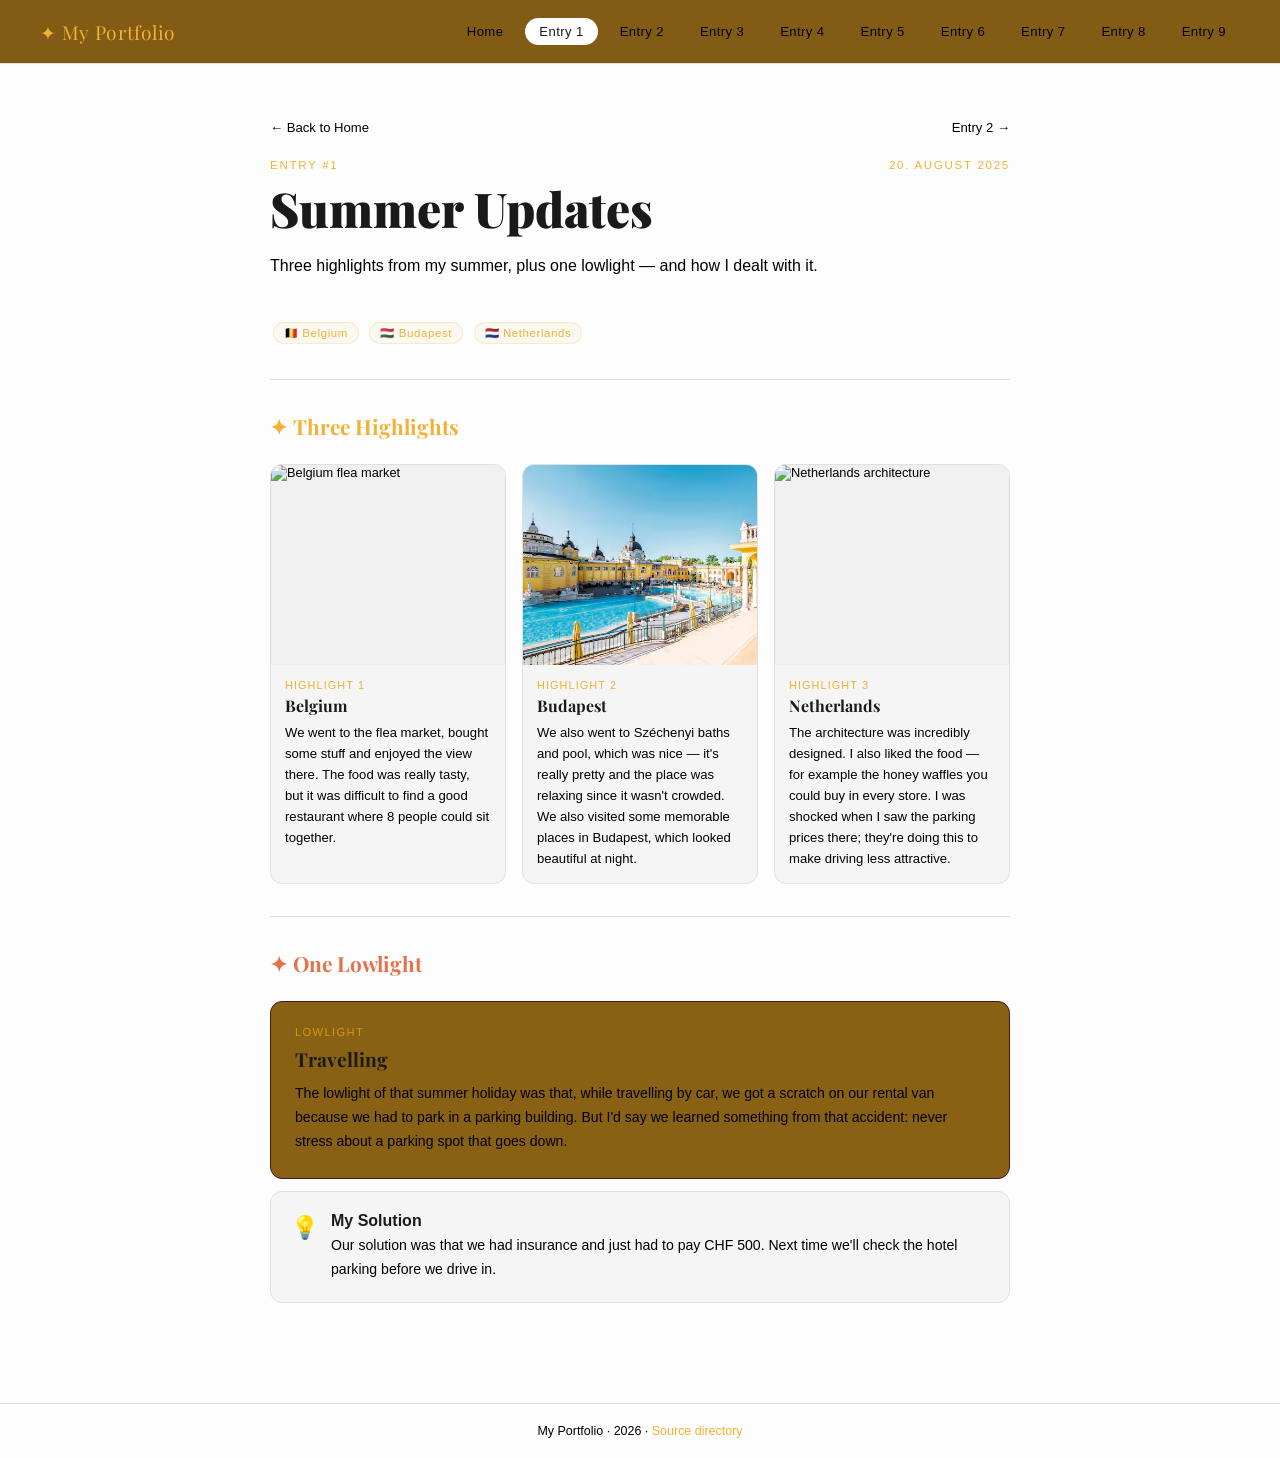
==== commit 4a8a896c: "Add files via upload" ====
--- a/Entry-1.html
+++ b/Entry-1.html
@@ -31,7 +31,11 @@
     <button class="back-btn" onclick="window.location.href='index.html'">← Back to Home</button>
     <button class="back-btn" onclick="window.location.href='Entry-2.html'">Entry 2 →</button>
     </div>
-    <div class="entry-label">Entry #1</div>
+    <div class="nav-row">
+      <div class="entry-label">Entry #1</div>
+      <div class="entry-label">20. August 2025</div>
+    </div>
+    
     <h1 class="entry-title">Summer Updates</h1>
     <p class="entry-subtitle">Three highlights from my summer, plus one lowlight — and how I dealt with it.</p>
     <div class="dest-tags">
